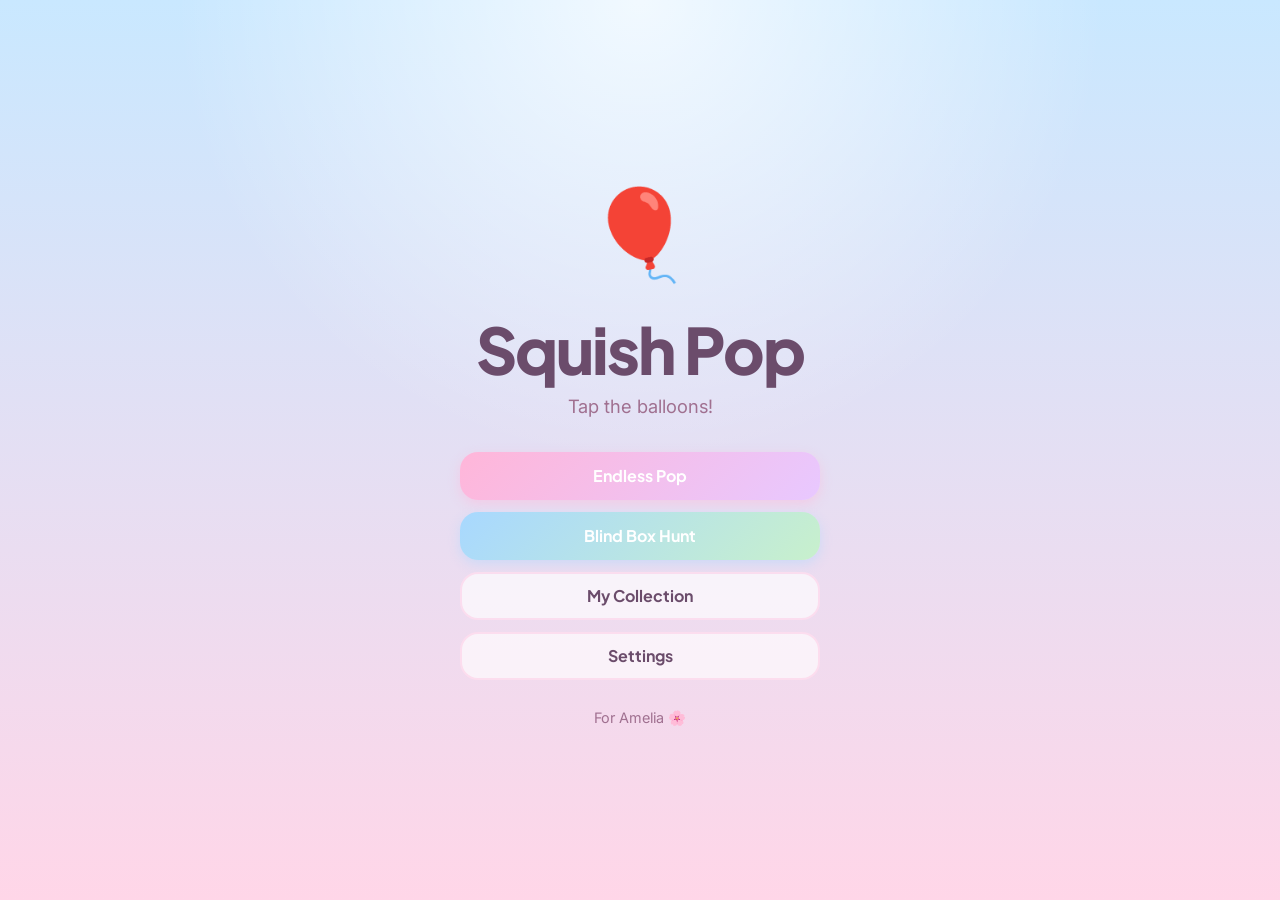
==== index.html @ db982f70 "Rename to Squish Pop, expand collectibles to 21, bump cache v2 Rebrand from Pop Pop Bloom to Squish " ====
<!DOCTYPE html>
<html lang="en">
<head>
  <meta charset="UTF-8">
  <meta name="viewport" content="width=device-width, initial-scale=1.0, user-scalable=no, viewport-fit=cover">
  <title>Squish Pop</title>
  <meta name="theme-color" content="#FFB6D9">
  <meta name="mobile-web-app-capable" content="yes">
  <meta name="apple-mobile-web-app-capable" content="yes">
  <meta name="apple-mobile-web-app-status-bar-style" content="default">
  <link rel="preconnect" href="https://fonts.googleapis.com">
  <link rel="preconnect" href="https://fonts.gstatic.com" crossorigin>
  <link href="https://fonts.googleapis.com/css2?family=Inter:wght@400;500;600;700;800&family=Plus+Jakarta+Sans:wght@600;700;800&display=swap" rel="stylesheet">
  <link rel="manifest" href="manifest.json">
  <link rel="stylesheet" href="style.css">
</head>
<body>

  <!-- Menu Screen -->
  <div id="screen-menu" class="screen active">
    <div class="menu-logo">🎈</div>
    <h1 class="title">Squish Pop</h1>
    <p class="subtitle">Tap the balloons!</p>
    <div class="menu-buttons">
      <button class="btn btn-primary" id="btn-endless">Endless Pop</button>
      <button class="btn btn-secondary" id="btn-hunt">Blind Box Hunt</button>
      <button class="btn btn-ghost" id="btn-album">My Collection</button>
      <button class="btn btn-ghost" id="btn-settings">Settings</button>
    </div>
    <div class="menu-footer">For Amelia 🌸</div>
  </div>

  <!-- Game Screen -->
  <div id="screen-game" class="screen">
    <div class="game-hud">
      <button class="btn-back" id="btn-back-game">←</button>
      <div class="score-display">
        <span id="score">0</span>
        <span class="score-label">pops</span>
      </div>
      <div class="hud-mode" id="hud-mode"></div>
    </div>
    <div class="combo-display" id="combo-display"></div>
    <div id="game-area"></div>
    <div id="mascot">🐾</div>

    <!-- Blind Box Reveal Modal -->
    <div id="collect-reveal" class="modal-overlay hidden">
      <div class="modal-card">
        <div class="modal-sparkles">✨✨✨</div>
        <div id="collect-emoji" class="collect-emoji">🐱</div>
        <div id="collect-name" class="collect-name">Galaxy Kitten</div>
        <div id="collect-rarity" class="collect-rarity">Ultra Rare!</div>
        <button class="btn btn-primary" id="btn-collect-ok">Yay! Add to Album</button>
      </div>
    </div>

    <!-- Round End Modal (Hunt mode) -->
    <div id="round-end" class="modal-overlay hidden">
      <div class="modal-card">
        <div style="font-size:3rem">🎉</div>
        <h2>Round over!</h2>
        <p id="round-score-text"></p>
        <button class="btn btn-primary" id="btn-play-again">Play Again</button>
        <button class="btn btn-ghost" id="btn-to-menu">Menu</button>
      </div>
    </div>
  </div>

  <!-- Album Screen -->
  <div id="screen-album" class="screen screen-scroll">
    <div class="screen-header">
      <button class="btn-back" id="btn-back-album">←</button>
      <h2>My Collection</h2>
    </div>
    <div id="album-progress" class="album-progress"></div>
    <div id="album-grid" class="album-grid"></div>
  </div>

  <!-- Settings Screen -->
  <div id="screen-settings" class="screen screen-scroll">
    <div class="screen-header">
      <button class="btn-back" id="btn-back-settings">←</button>
      <h2>Settings</h2>
    </div>
    <div class="settings-list">
      <label class="setting-row">
        <span>Sound effects</span>
        <input type="checkbox" id="toggle-sound" checked>
      </label>
      <div class="setting-row">
        <span>Difficulty</span>
        <select id="select-difficulty">
          <option value="easy">Easy 🌸</option>
          <option value="normal" selected>Normal ✨</option>
          <option value="hard">Hard 🔥</option>
        </select>
      </div>
    </div>
  </div>

  <script src="js/storage.js"></script>
  <script src="js/audio.js"></script>
  <script src="js/collectibles.js"></script>
  <script src="js/game.js"></script>
  <script src="js/album.js"></script>
  <script src="js/app.js"></script>
</body>
</html>
---- style.css ----
* {
  box-sizing: border-box;
  margin: 0;
  padding: 0;
  -webkit-tap-highlight-color: transparent;
  user-select: none;
  touch-action: manipulation;
}

:root {
  --pink:        #FFB6D9;
  --pink-light:  #FFD6E8;
  --blue:        #A8D8FF;
  --blue-light:  #C9E8FF;
  --purple:      #E8C8FF;
  --green:       #C8F0CC;
  --yellow:      #FFF0B0;
  --text:        #6b4c6b;
  --text-light:  #a07090;
  --radius:      20px;
  --font-body:   'Inter', system-ui, -apple-system, BlinkMacSystemFont, 'Segoe UI', sans-serif;
  --font-display:'Plus Jakarta Sans', 'Inter', system-ui, -apple-system, BlinkMacSystemFont, 'Segoe UI', sans-serif;
  --content-max:  640px;
  --hud-height:   64px;
}

html {
  -webkit-text-size-adjust: 100%;
}

html, body {
  height: 100%;
  overflow: hidden;
  font-family: var(--font-body);
  background:
    radial-gradient(circle at top, rgba(255,255,255,.75) 0%, rgba(255,255,255,0) 42%),
    linear-gradient(180deg, var(--blue-light) 0%, var(--pink-light) 100%);
  color: var(--text);
}

body {
  line-height: 1.4;
}

h1, h2, .btn, .score-display, .screen-header h2, .modal-card {
  font-family: var(--font-display);
}

/* ── Screens ────────────────────────────────────────────────── */
.screen {
  position: fixed;
  inset: 0;
  display: flex;
  flex-direction: column;
  align-items: center;
  justify-content: center;
  opacity: 0;
  pointer-events: none;
  transition: opacity 0.2s ease;
  padding: clamp(16px, 3vw, 28px);
}
.screen.active {
  opacity: 1;
  pointer-events: all;
}
.screen-scroll {
  justify-content: flex-start;
  overflow-y: auto;
  padding: 0;
}

/* ── Menu ───────────────────────────────────────────────────── */
.menu-logo   { font-size: clamp(68px, 14vw, 88px); margin-bottom: 10px; }
.title       { font-size: clamp(2.3rem, 6vw, 4rem); font-weight: 800; letter-spacing: -0.03em; }
.subtitle    { font-size: clamp(1rem, 2.5vw, 1.15rem); color: var(--text-light); margin-bottom: 32px; }
.menu-buttons {
  display: flex;
  flex-direction: column;
  gap: 12px;
  width: 100%;
  max-width: 340px;
}
.menu-footer { margin-top: 28px; color: var(--text-light); font-size: 0.9rem; }

/* ── Buttons ────────────────────────────────────────────────── */
.btn {
  min-height: 48px;
  padding: 14px 28px;
  border: none;
  border-radius: 18px;
  font-size: 1rem;
  font-weight: 700;
  cursor: pointer;
  transition: transform 0.12s ease, box-shadow 0.12s ease, filter 0.12s ease;
  line-height: 1;
}
.btn:active { transform: scale(0.95); }
.btn:focus-visible,
.btn-back:focus-visible,
.setting-row select:focus-visible {
  outline: 3px solid rgba(255,182,217,.85);
  outline-offset: 2px;
}

.btn-primary {
  background: linear-gradient(135deg, var(--pink), var(--purple));
  color: #fff;
  box-shadow: 0 4px 12px rgba(255,182,217,.45);
}
.btn-secondary {
  background: linear-gradient(135deg, var(--blue), var(--green));
  color: #fff;
  box-shadow: 0 4px 12px rgba(168,216,255,.45);
}
.btn-ghost {
  background: rgba(255,255,255,.65);
  color: var(--text);
  border: 2px solid rgba(255,182,217,.35);
}
.btn-back {
  background: rgba(255,255,255,.75);
  border: none;
  border-radius: 50%;
  width: 44px;
  height: 44px;
  font-size: 1.2rem;
  cursor: pointer;
  flex-shrink: 0;
  display: flex;
  align-items: center;
  justify-content: center;
}

/* ── Game HUD ───────────────────────────────────────────────── */
.game-hud {
  position: fixed;
  top: 0; left: 0; right: 0;
  display: flex;
  align-items: center;
  gap: 10px;
  padding: 12px 14px;
  padding-top: calc(12px + env(safe-area-inset-top));
  min-height: var(--hud-height);
  background: rgba(255,255,255,.78);
  backdrop-filter: blur(12px);
  border-bottom: 1px solid rgba(255,255,255,.5);
  z-index: 20;
}
.score-display {
  display: flex;
  align-items: baseline;
  gap: 5px;
  flex: 1;
  justify-content: center;
}
#score       { font-size: clamp(1.75rem, 5vw, 2.2rem); font-weight: 800; }
.score-label { font-size: 0.85rem; color: var(--text-light); }
.hud-mode    { font-size: 0.78rem; color: var(--text-light); font-weight: 600; white-space: nowrap; }

.combo-display {
  position: fixed;
  top: calc(var(--hud-height) + 6px + env(safe-area-inset-top));
  left: 50%;
  transform: translateX(-50%);
  background: rgba(255,255,255,.88);
  padding: 5px 16px;
  border-radius: 20px;
  font-size: 1.2rem;
  font-weight: 800;
  white-space: nowrap;
  z-index: 20;
  opacity: 0;
  transition: opacity 0.2s;
  pointer-events: none;
}
.combo-display.active { opacity: 1; }

/* ── Game Area ──────────────────────────────────────────────── */
#game-area {
  position: fixed;
  inset: 0;
  top: calc(var(--hud-height) + env(safe-area-inset-top));
  overflow: hidden;
}

/* ── Balloons ───────────────────────────────────────────────── */
.balloon {
  position: absolute;
  bottom: -120px;
  border-radius: 50% 50% 50% 50% / 60% 60% 40% 40%;
  cursor: pointer;
  animation: floatUp linear forwards;
  display: flex;
  align-items: center;
  justify-content: center;
  box-shadow:
    inset -8px -5px 0 rgba(0,0,0,.08),
    0 4px 14px rgba(0,0,0,.1);
}
.balloon:active { transform: scale(0.88) !important; }

.balloon.blind-box {
  animation-name: floatUpGlitter;
  box-shadow:
    0 0 18px rgba(255,182,217,.7),
    inset -8px -5px 0 rgba(0,0,0,.06);
}

.balloon-icon   { font-size: 1.8rem; pointer-events: none; }
.balloon-string {
  position: absolute;
  bottom: -18px;
  left: 50%;
  transform: translateX(-50%);
  width: 2px;
  height: 18px;
  background: rgba(0,0,0,.2);
  border-radius: 1px;
}

@keyframes floatUp {
  0%  { bottom: -120px; transform: translateX(0)    rotate(0deg);  }
  25% {                  transform: translateX(12px)  rotate(4deg);  }
  75% {                  transform: translateX(-12px) rotate(-4deg); }
  100%{ bottom: 110%;   transform: translateX(0)    rotate(0deg);  }
}
@keyframes floatUpGlitter {
  0%  { bottom: -120px; filter: brightness(1);   }
  50% {                  filter: brightness(1.25); }
  100%{ bottom: 110%;   filter: brightness(1);   }
}

/* ── Particles ──────────────────────────────────────────────── */
.particle {
  position: fixed;
  width: 10px;
  height: 10px;
  border-radius: 50%;
  pointer-events: none;
  animation: burst 0.6s ease-out forwards;
  z-index: 100;
  transform: translate(-50%, -50%);
}
@keyframes burst {
  0%   { transform: translate(-50%,-50%) translate(0,0);                      opacity: 1; }
  100% { transform: translate(-50%,-50%) translate(var(--dx), var(--dy));     opacity: 0; }
}

/* ── Mascot ─────────────────────────────────────────────────── */
#mascot {
  position: fixed;
  bottom: calc(18px + env(safe-area-inset-bottom));
  right: calc(18px + env(safe-area-inset-right));
  font-size: clamp(2.2rem, 6vw, 2.8rem);
  z-index: 15;
  transition: transform 0.3s;
  pointer-events: none;
}
#mascot.excited { animation: mascotDance 0.35s ease-in-out infinite alternate; }
@keyframes mascotDance {
  from { transform: scale(1)   rotate(-10deg); }
  to   { transform: scale(1.2) rotate( 10deg); }
}

/* ── Modals ─────────────────────────────────────────────────── */
.modal-overlay {
  position: fixed;
  inset: 0;
  background: rgba(80,40,80,.45);
  backdrop-filter: blur(4px);
  display: flex;
  align-items: center;
  justify-content: center;
  z-index: 200;
}
.modal-overlay.hidden { display: none; }

.modal-card {
  background: #fff;
  border-radius: 28px;
  padding: clamp(24px, 5vw, 36px);
  text-align: center;
  display: flex;
  flex-direction: column;
  align-items: center;
  gap: 10px;
  animation: popIn 0.38s cubic-bezier(.34,1.56,.64,1);
  max-width: min(360px, calc(100vw - 32px));
  width: 90%;
}
@keyframes popIn {
  from { transform: scale(0.5); opacity: 0; }
  to   { transform: scale(1);   opacity: 1; }
}

.modal-sparkles  { font-size: 1.4rem; letter-spacing: 4px; }
.collect-emoji   { font-size: 4rem; }
.collect-name    { font-size: 1.4rem; font-weight: 800; }
.collect-rarity  { font-size: 0.95rem; color: var(--text-light); margin-bottom: 6px; }
.rarity-ultra    { color: #b040b0; font-weight: 700; }

.modal-card h2   { font-size: 1.6rem; font-weight: 800; }
.modal-card p    { color: var(--text-light); font-size: 1rem; }

/* ── Screen headers ─────────────────────────────────────────── */
.screen-header {
  display: flex;
  align-items: center;
  gap: 14px;
  padding: 12px 16px;
  width: 100%;
  max-width: var(--content-max);
}
.screen-header h2 { font-size: clamp(1.3rem, 4vw, 1.5rem); font-weight: 800; }

/* ── Album ──────────────────────────────────────────────────── */
.album-progress {
  font-size: 0.85rem;
  color: var(--text-light);
  font-weight: 600;
  padding: 0 16px 8px;
  width: 100%;
  max-width: var(--content-max);
}
.album-grid {
  display: grid;
  grid-template-columns: repeat(3, 1fr);
  gap: 10px;
  padding: 0 16px 24px;
  width: 100%;
  max-width: var(--content-max);
}
.album-card {
  background: #fff;
  border-radius: 16px;
  padding: 14px 6px 10px;
  text-align: center;
  box-shadow: 0 2px 8px rgba(0,0,0,.07);
  transition: transform 0.15s;
}
.album-card:active { transform: scale(0.96); }
.album-card.locked { opacity: 0.38; filter: grayscale(1); }
.card-emoji  { font-size: 2rem; margin-bottom: 6px; }
.card-name   { font-size: 0.68rem; font-weight: 700; color: var(--text); }
.card-rarity { font-size: 0.58rem; color: var(--text-light); text-transform: uppercase; letter-spacing: .4px; }
.card-count  {
  font-size: 0.62rem;
  background: var(--pink-light);
  border-radius: 8px;
  padding: 2px 6px;
  margin-top: 4px;
  display: inline-block;
}

/* ── Settings ───────────────────────────────────────────────── */
.settings-list {
  display: flex;
  flex-direction: column;
  gap: 12px;
  width: 100%;
  max-width: 420px;
  padding: 0 16px 24px;
}
.setting-row {
  display: flex;
  justify-content: space-between;
  align-items: center;
  background: #fff;
  padding: 14px 18px;
  border-radius: 16px;
  font-size: 1rem;
  font-weight: 600;
  color: var(--text);
  cursor: pointer;
  box-shadow: 0 2px 8px rgba(0,0,0,.06);
}
.setting-row input[type="checkbox"] {
  width: 20px;
  height: 20px;
  accent-color: var(--pink);
}
.setting-row select {
  background: var(--pink-light);
  border: none;
  border-radius: 10px;
  padding: 6px 10px;
  font-size: 0.9rem;
  color: var(--text);
  font-weight: 600;
  cursor: pointer;
}

@media (min-width: 768px) {
  :root {
    --hud-height: 68px;
  }

  .menu-buttons {
    max-width: 360px;
  }

  .album-grid {
    grid-template-columns: repeat(4, minmax(0, 1fr));
  }

  .screen-header,
  .album-progress,
  .album-grid,
  .settings-list {
    width: min(100%, 720px);
  }
}

@media (max-width: 767px) {
  .screen {
    justify-content: flex-start;
  }

  .screen-scroll {
    align-items: stretch;
  }

  .game-hud {
    gap: 8px;
    padding-inline: 12px;
  }

  .hud-mode {
    font-size: 0.72rem;
  }

  .combo-display {
    max-width: calc(100vw - 24px);
    font-size: 1rem;
  }
}

@media (max-width: 540px) {
  .screen {
    padding: 14px;
  }

  .menu-buttons,
  .settings-list,
  .screen-header,
  .album-progress,
  .album-grid {
    width: 100%;
  }

  .menu-buttons {
    max-width: none;
  }

  .btn {
    width: 100%;
    padding-inline: 22px;
  }

  .game-hud {
    padding-bottom: 10px;
    padding-top: calc(10px + env(safe-area-inset-top));
    min-height: 60px;
  }

  :root {
    --hud-height: 60px;
  }

  .hud-mode {
    display: none;
  }

  .album-grid {
    grid-template-columns: repeat(2, minmax(0, 1fr));
  }

  .card-emoji {
    font-size: 1.8rem;
  }
}
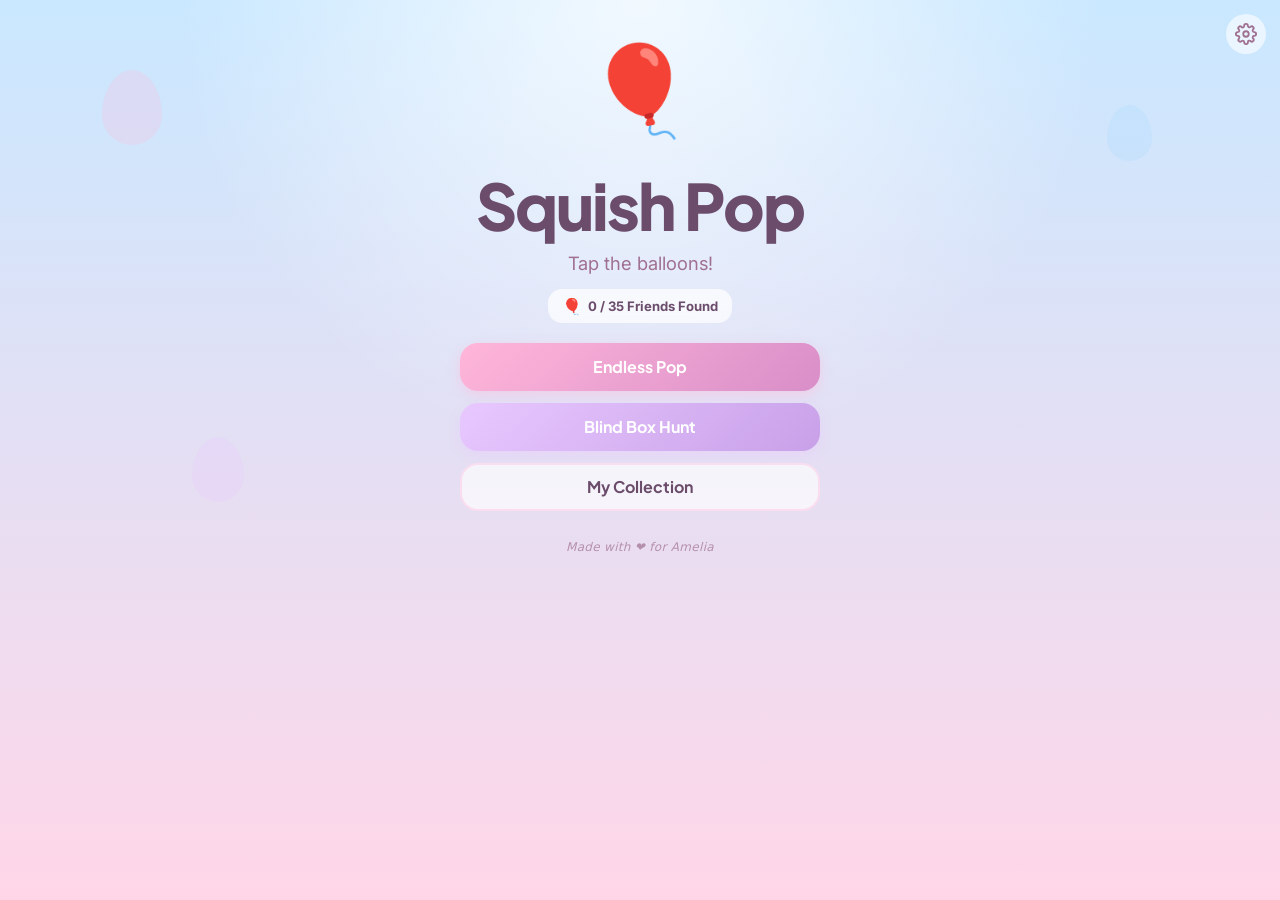
==== commit a5d22f54: "UX overhaul: rarity glows, menu stats, settings cog, progress bar Menu: - Move Settings to a small c" ====
--- a/index.html
+++ b/index.html
@@ -18,16 +18,24 @@
 
   <!-- Menu Screen -->
   <div id="screen-menu" class="screen active">
+    <div class="menu-deco" aria-hidden="true">
+      <div class="menu-balloon menu-balloon-1"></div>
+      <div class="menu-balloon menu-balloon-2"></div>
+      <div class="menu-balloon menu-balloon-3"></div>
+    </div>
+    <button class="btn-settings-cog" id="btn-settings" aria-label="Settings">
+      <svg viewBox="0 0 24 24" width="22" height="22" fill="none" stroke="currentColor" stroke-width="2" stroke-linecap="round" stroke-linejoin="round"><circle cx="12" cy="12" r="3"/><path d="M19.4 15a1.65 1.65 0 00.33 1.82l.06.06a2 2 0 01-2.83 2.83l-.06-.06a1.65 1.65 0 00-1.82-.33 1.65 1.65 0 00-1 1.51V21a2 2 0 01-4 0v-.09A1.65 1.65 0 009 19.4a1.65 1.65 0 00-1.82.33l-.06.06a2 2 0 01-2.83-2.83l.06-.06A1.65 1.65 0 004.68 15a1.65 1.65 0 00-1.51-1H3a2 2 0 010-4h.09A1.65 1.65 0 004.6 9a1.65 1.65 0 00-.33-1.82l-.06-.06a2 2 0 012.83-2.83l.06.06A1.65 1.65 0 009 4.68a1.65 1.65 0 001-1.51V3a2 2 0 014 0v.09a1.65 1.65 0 001 1.51 1.65 1.65 0 001.82-.33l.06-.06a2 2 0 012.83 2.83l-.06.06A1.65 1.65 0 0019.4 9a1.65 1.65 0 001.51 1H21a2 2 0 010 4h-.09a1.65 1.65 0 00-1.51 1z"/></svg>
+    </button>
     <div class="menu-logo">🎈</div>
     <h1 class="title">Squish Pop</h1>
     <p class="subtitle">Tap the balloons!</p>
+    <div id="menu-stats" class="menu-stats"></div>
     <div class="menu-buttons">
       <button class="btn btn-primary" id="btn-endless">Endless Pop</button>
       <button class="btn btn-secondary" id="btn-hunt">Blind Box Hunt</button>
       <button class="btn btn-ghost" id="btn-album">My Collection</button>
-      <button class="btn btn-ghost" id="btn-settings">Settings</button>
     </div>
-    <div class="menu-footer">For Amelia 🌸</div>
+    <div class="menu-footer">Made with ❤️ for Amelia</div>
   </div>
 
   <!-- Game Screen -->
@@ -48,6 +56,7 @@
     <div id="collect-reveal" class="modal-overlay hidden">
       <div class="modal-card">
         <div class="modal-sparkles">✨✨✨</div>
+        <div id="collect-new" class="collect-new-badge" style="display:none">NEW!</div>
         <div id="collect-emoji" class="collect-emoji">🐱</div>
         <div id="collect-name" class="collect-name">Galaxy Kitten</div>
         <div id="collect-rarity" class="collect-rarity">Ultra Rare!</div>
--- a/style.css
+++ b/style.css
@@ -15,6 +15,7 @@
   --purple:      #E8C8FF;
   --green:       #C8F0CC;
   --yellow:      #FFF0B0;
+  --gold:        #FFD700;
   --text:        #6b4c6b;
   --text-light:  #a07090;
   --radius:      20px;
@@ -70,9 +71,14 @@
 }
 
 /* ── Menu ───────────────────────────────────────────────────── */
+#screen-menu {
+  position: relative;
+  overflow: hidden;
+}
+
 .menu-logo   { font-size: clamp(68px, 14vw, 88px); margin-bottom: 10px; }
 .title       { font-size: clamp(2.3rem, 6vw, 4rem); font-weight: 800; letter-spacing: -0.03em; }
-.subtitle    { font-size: clamp(1rem, 2.5vw, 1.15rem); color: var(--text-light); margin-bottom: 32px; }
+.subtitle    { font-size: clamp(1rem, 2.5vw, 1.15rem); color: var(--text-light); margin-bottom: 12px; }
 .menu-buttons {
   display: flex;
   flex-direction: column;
@@ -80,7 +86,106 @@
   width: 100%;
   max-width: 340px;
 }
-.menu-footer { margin-top: 28px; color: var(--text-light); font-size: 0.9rem; }
+.menu-footer {
+  margin-top: 28px;
+  color: var(--text-light);
+  font-size: 0.75rem;
+  font-style: italic;
+  letter-spacing: 0.3px;
+  opacity: 0.7;
+}
+
+/* Menu stats */
+.menu-stats {
+  display: flex;
+  align-items: center;
+  justify-content: center;
+  gap: 16px;
+  margin-bottom: 20px;
+  flex-wrap: wrap;
+}
+.menu-stat {
+  display: flex;
+  align-items: center;
+  gap: 6px;
+  background: rgba(255,255,255,.7);
+  padding: 6px 14px;
+  border-radius: 14px;
+  font-size: 0.82rem;
+  font-weight: 700;
+  color: var(--text);
+  backdrop-filter: blur(4px);
+}
+.menu-stat-icon {
+  font-size: 1rem;
+}
+
+/* Menu floating balloons */
+.menu-deco {
+  position: absolute;
+  inset: 0;
+  pointer-events: none;
+  z-index: 0;
+  overflow: hidden;
+}
+.menu-balloon {
+  position: absolute;
+  border-radius: 50% 50% 50% 50% / 60% 60% 40% 40%;
+  opacity: 0.25;
+  animation: menuFloat 8s ease-in-out infinite alternate;
+}
+.menu-balloon-1 {
+  width: 60px; height: 75px;
+  background: var(--pink);
+  top: 12%; left: 8%;
+  animation-delay: 0s;
+}
+.menu-balloon-2 {
+  width: 45px; height: 56px;
+  background: var(--blue);
+  top: 18%; right: 10%;
+  animation-delay: -3s;
+  animation-duration: 10s;
+}
+.menu-balloon-3 {
+  width: 52px; height: 65px;
+  background: var(--purple);
+  bottom: 14%; left: 15%;
+  animation-delay: -5s;
+  animation-duration: 9s;
+}
+@keyframes menuFloat {
+  0%   { transform: translateY(0) rotate(-5deg); }
+  100% { transform: translateY(-20px) rotate(5deg); }
+}
+
+/* Settings cog */
+.btn-settings-cog {
+  position: absolute;
+  top: calc(14px + env(safe-area-inset-top));
+  right: 14px;
+  background: rgba(255,255,255,.6);
+  border: none;
+  border-radius: 50%;
+  width: 40px;
+  height: 40px;
+  display: flex;
+  align-items: center;
+  justify-content: center;
+  cursor: pointer;
+  color: var(--text-light);
+  transition: transform 0.2s, background 0.2s;
+  z-index: 10;
+  backdrop-filter: blur(4px);
+}
+.btn-settings-cog:active {
+  transform: scale(0.9) rotate(30deg);
+  background: rgba(255,255,255,.85);
+}
+.btn-settings-cog:focus-visible {
+  outline: 3px solid rgba(255,182,217,.85);
+  outline-offset: 2px;
+}
 
 /* ── Buttons ────────────────────────────────────────────────── */
 .btn {
@@ -94,7 +199,7 @@
   transition: transform 0.12s ease, box-shadow 0.12s ease, filter 0.12s ease;
   line-height: 1;
 }
-.btn:active { transform: scale(0.95); }
+.btn:active { transform: scale(0.93); }
 .btn:focus-visible,
 .btn-back:focus-visible,
 .setting-row select:focus-visible {
@@ -103,14 +208,14 @@
 }
 
 .btn-primary {
-  background: linear-gradient(135deg, var(--pink), var(--purple));
+  background: linear-gradient(135deg, var(--pink), #d98ec8);
   color: #fff;
   box-shadow: 0 4px 12px rgba(255,182,217,.45);
 }
 .btn-secondary {
-  background: linear-gradient(135deg, var(--blue), var(--green));
+  background: linear-gradient(135deg, var(--purple), #c8a0e8);
   color: #fff;
-  box-shadow: 0 4px 12px rgba(168,216,255,.45);
+  box-shadow: 0 4px 12px rgba(232,200,255,.45);
 }
 .btn-ghost {
   background: rgba(255,255,255,.65);
@@ -219,15 +324,19 @@
 }
 
 @keyframes floatUp {
-  0%  { bottom: -120px; transform: translateX(0)    rotate(0deg);  }
-  25% {                  transform: translateX(12px)  rotate(4deg);  }
-  75% {                  transform: translateX(-12px) rotate(-4deg); }
-  100%{ bottom: 110%;   transform: translateX(0)    rotate(0deg);  }
+  0%   { bottom: -120px; transform: translateX(0)                 rotate(0deg);  }
+  20%  {                  transform: translateX(var(--wobble, 12px))  rotate(5deg);  }
+  40%  {                  transform: translateX(calc(var(--wobble, 12px) * -0.6))  rotate(-3deg); }
+  60%  {                  transform: translateX(var(--wobble, 12px))  rotate(4deg);  }
+  80%  {                  transform: translateX(calc(var(--wobble, 12px) * -0.8)) rotate(-5deg); }
+  100% { bottom: 110%;   transform: translateX(0)                 rotate(0deg);  }
 }
 @keyframes floatUpGlitter {
-  0%  { bottom: -120px; filter: brightness(1);   }
-  50% {                  filter: brightness(1.25); }
-  100%{ bottom: 110%;   filter: brightness(1);   }
+  0%   { bottom: -120px; filter: brightness(1)   drop-shadow(0 0 6px rgba(255,182,217,.5)); }
+  25%  {                  filter: brightness(1.2) drop-shadow(0 0 12px rgba(200,240,204,.6)); }
+  50%  {                  filter: brightness(1.35) drop-shadow(0 0 16px rgba(232,200,255,.7)); }
+  75%  {                  filter: brightness(1.15) drop-shadow(0 0 10px rgba(255,240,176,.6)); }
+  100% { bottom: 110%;   filter: brightness(1)   drop-shadow(0 0 6px rgba(255,182,217,.5)); }
 }
 
 /* ── Particles ──────────────────────────────────────────────── */
@@ -241,9 +350,95 @@
   z-index: 100;
   transform: translate(-50%, -50%);
 }
+.particle-star {
+  border-radius: 2px;
+  clip-path: polygon(50% 0%, 61% 35%, 98% 35%, 68% 57%, 79% 91%, 50% 70%, 21% 91%, 32% 57%, 2% 35%, 39% 35%);
+}
+.particle-heart {
+  border-radius: 0;
+  clip-path: polygon(50% 85%, 15% 55%, 0% 35%, 0% 18%, 10% 5%, 25% 0%, 40% 5%, 50% 18%, 60% 5%, 75% 0%, 90% 5%, 100% 18%, 100% 35%, 85% 55%);
+}
 @keyframes burst {
-  0%   { transform: translate(-50%,-50%) translate(0,0);                      opacity: 1; }
-  100% { transform: translate(-50%,-50%) translate(var(--dx), var(--dy));     opacity: 0; }
+  0%   { transform: translate(-50%,-50%) translate(0,0) scale(1) rotate(0deg);  opacity: 1; }
+  50%  { opacity: 0.8; }
+  100% { transform: translate(-50%,-50%) translate(var(--dx), var(--dy)) scale(0.3) rotate(180deg); opacity: 0; }
+}
+
+/* ── Screen Shake ──────────────────────────────────────────── */
+#game-area.shake {
+  animation: shakeIt 0.2s ease-out;
+}
+@keyframes shakeIt {
+  0%   { transform: translate(0, 0); }
+  25%  { transform: translate(-3px, 2px); }
+  50%  { transform: translate(3px, -2px); }
+  75%  { transform: translate(-2px, 1px); }
+  100% { transform: translate(0, 0); }
+}
+
+/* ── Score Bump ────────────────────────────────────────────── */
+#score.score-bump {
+  animation: scorePop 0.25s ease-out;
+}
+@keyframes scorePop {
+  0%   { transform: scale(1); }
+  40%  { transform: scale(1.3); }
+  100% { transform: scale(1); }
+}
+
+/* ── Milestone Toast ───────────────────────────────────────── */
+.milestone-toast {
+  position: fixed;
+  top: 50%;
+  left: 50%;
+  transform: translate(-50%, -50%) scale(0.5);
+  background: linear-gradient(135deg, rgba(255,255,255,.95), rgba(255,214,232,.9));
+  border: 3px solid rgba(255,182,217,.6);
+  border-radius: 24px;
+  padding: 16px 32px;
+  display: flex;
+  flex-direction: column;
+  align-items: center;
+  gap: 4px;
+  z-index: 300;
+  pointer-events: none;
+  animation: milestoneIn 2s ease-out forwards;
+  box-shadow: 0 8px 32px rgba(255,182,217,.4);
+}
+.milestone-count {
+  font-family: var(--font-display);
+  font-size: 1.6rem;
+  font-weight: 800;
+  color: var(--text);
+}
+.milestone-text {
+  font-size: 1.2rem;
+  font-weight: 700;
+  color: var(--text-light);
+}
+@keyframes milestoneIn {
+  0%   { transform: translate(-50%, -50%) scale(0.5); opacity: 0; }
+  15%  { transform: translate(-50%, -50%) scale(1.15); opacity: 1; }
+  25%  { transform: translate(-50%, -50%) scale(1); opacity: 1; }
+  75%  { transform: translate(-50%, -50%) scale(1); opacity: 1; }
+  100% { transform: translate(-50%, -60%) scale(0.9); opacity: 0; }
+}
+
+/* ── NEW! Badge ────────────────────────────────────────────── */
+.collect-new-badge {
+  background: linear-gradient(135deg, #FF69B4, #FFD700);
+  color: #fff;
+  font-family: var(--font-display);
+  font-size: 0.85rem;
+  font-weight: 800;
+  padding: 4px 14px;
+  border-radius: 12px;
+  letter-spacing: 1px;
+  animation: newBadgePulse 0.6s ease-in-out infinite alternate;
+}
+@keyframes newBadgePulse {
+  from { transform: scale(1); box-shadow: 0 2px 8px rgba(255,105,180,.3); }
+  to   { transform: scale(1.1); box-shadow: 0 4px 16px rgba(255,105,180,.5); }
 }
 
 /* ── Mascot ─────────────────────────────────────────────────── */
@@ -315,41 +510,109 @@
 
 /* ── Album ──────────────────────────────────────────────────── */
 .album-progress {
-  font-size: 0.85rem;
+  padding: 0 16px 12px;
+  width: 100%;
+  max-width: var(--content-max);
+}
+.album-progress-text {
+  font-family: var(--font-display);
+  font-size: 0.9rem;
+  font-weight: 700;
+  color: var(--text);
+  margin-bottom: 6px;
+}
+.album-progress-bar {
+  width: 100%;
+  height: 12px;
+  background: rgba(255,255,255,.6);
+  border-radius: 8px;
+  overflow: hidden;
+  box-shadow: inset 0 1px 3px rgba(0,0,0,.08);
+}
+.album-progress-fill {
+  height: 100%;
+  border-radius: 8px;
+  background: linear-gradient(90deg, var(--pink), var(--purple));
+  transition: width 0.4s ease-out;
+  min-width: 0;
+}
+.album-progress-pct {
+  font-size: 0.72rem;
   color: var(--text-light);
   font-weight: 600;
-  padding: 0 16px 8px;
-  width: 100%;
-  max-width: var(--content-max);
-}
+  margin-top: 4px;
+  text-align: right;
+}
+
 .album-grid {
   display: grid;
   grid-template-columns: repeat(3, 1fr);
-  gap: 10px;
+  gap: 8px;
   padding: 0 16px 24px;
   width: 100%;
   max-width: var(--content-max);
 }
 .album-card {
   background: #fff;
-  border-radius: 16px;
-  padding: 14px 6px 10px;
+  border-radius: 14px;
+  padding: 10px 5px 8px;
   text-align: center;
   box-shadow: 0 2px 8px rgba(0,0,0,.07);
   transition: transform 0.15s;
+  border: 2px solid transparent;
 }
 .album-card:active { transform: scale(0.96); }
-.album-card.locked { opacity: 0.38; filter: grayscale(1); }
-.card-emoji  { font-size: 2rem; margin-bottom: 6px; }
-.card-name   { font-size: 0.68rem; font-weight: 700; color: var(--text); }
-.card-rarity { font-size: 0.58rem; color: var(--text-light); text-transform: uppercase; letter-spacing: .4px; }
+
+/* Rarity card styles */
+.album-card.rarity-common {
+  border-color: rgba(200,200,200,.3);
+}
+.album-card.rarity-rare {
+  border-color: rgba(168,216,255,.6);
+  box-shadow: 0 2px 12px rgba(168,216,255,.3);
+}
+.album-card.rarity-ultra {
+  border-color: rgba(200,140,230,.5);
+  box-shadow: 0 2px 16px rgba(200,140,230,.35);
+  background: linear-gradient(135deg, #fff, #fdf0ff);
+}
+
+/* Locked cards */
+.album-card.locked {
+  opacity: 0.55;
+  filter: none;
+  border-color: transparent;
+  box-shadow: 0 1px 4px rgba(0,0,0,.05);
+}
+.album-card.locked .card-emoji {
+  filter: grayscale(1);
+}
+
+.card-emoji  { font-size: 1.7rem; margin-bottom: 4px; }
+.card-name   { font-size: 0.65rem; font-weight: 700; color: var(--text); }
+.card-rarity {
+  font-size: 0.55rem;
+  color: var(--text-light);
+  text-transform: uppercase;
+  letter-spacing: .4px;
+  margin-top: 1px;
+}
+.card-rarity-rare { color: var(--blue); }
+.card-rarity-ultra { color: #b060d0; font-weight: 700; }
 .card-count  {
-  font-size: 0.62rem;
+  font-size: 0.6rem;
   background: var(--pink-light);
   border-radius: 8px;
   padding: 2px 6px;
-  margin-top: 4px;
+  margin-top: 3px;
   display: inline-block;
+}
+
+/* Locked card rarity hints */
+.card-rarity-hint {
+  font-size: 0.55rem;
+  margin-top: 2px;
+  letter-spacing: 1px;
 }
 
 /* ── Settings ───────────────────────────────────────────────── */
@@ -472,10 +735,23 @@
   }
 
   .album-grid {
-    grid-template-columns: repeat(2, minmax(0, 1fr));
+    grid-template-columns: repeat(3, minmax(0, 1fr));
+    gap: 6px;
   }
 
   .card-emoji {
-    font-size: 1.8rem;
-  }
-}
+    font-size: 1.5rem;
+  }
+}
+
+@media (prefers-reduced-motion: reduce) {
+  #game-area.shake { animation: none; }
+  #score.score-bump { animation: none; }
+  .balloon { animation-duration: 0.01ms !important; }
+  .particle { animation-duration: 0.01ms !important; }
+  .milestone-toast { animation-duration: 0.01ms !important; }
+  .collect-new-badge { animation: none; }
+  #mascot.excited { animation: none; }
+  .modal-card { animation: none; }
+  .menu-balloon { animation: none; }
+}
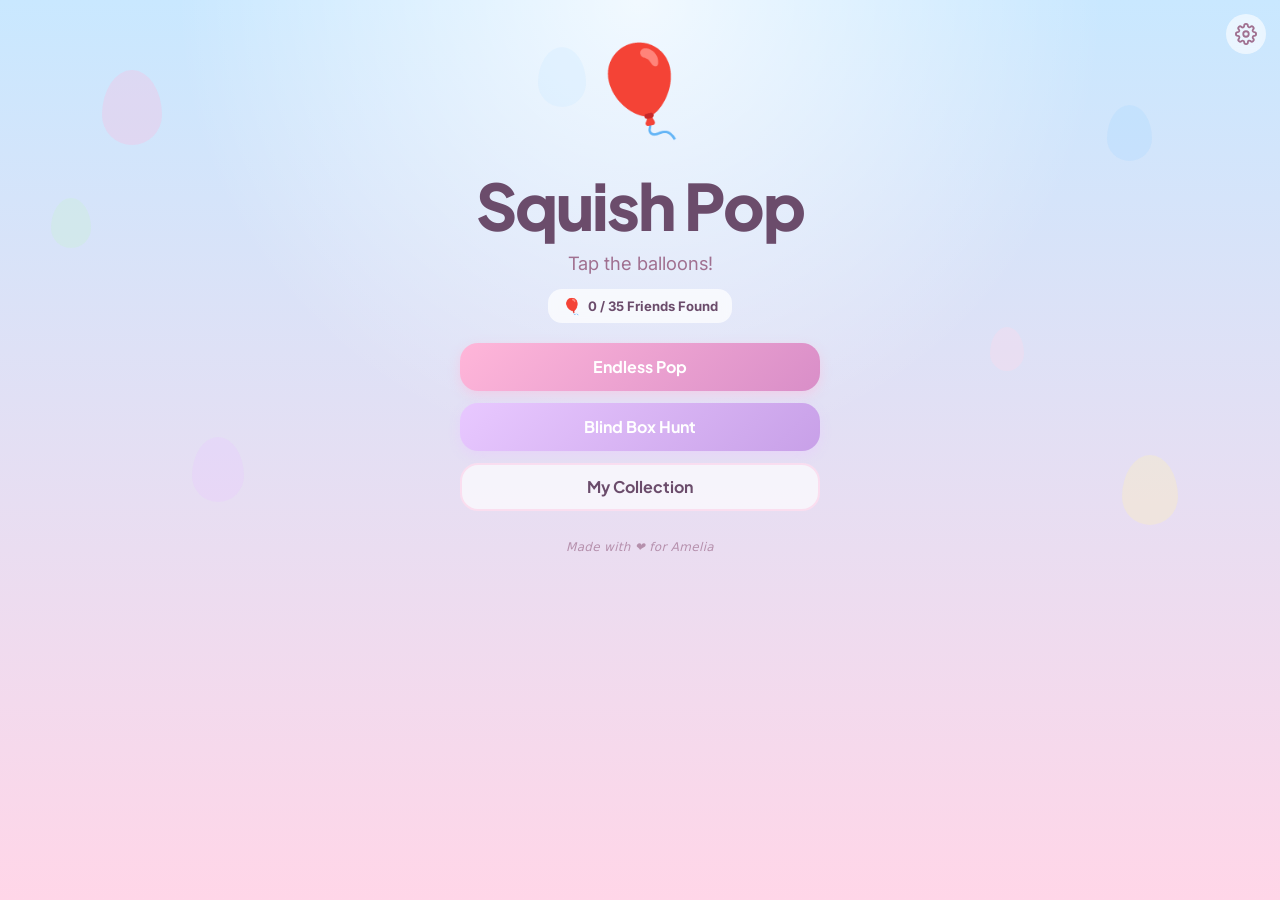
==== commit ea1ee6d9: "Tune blind box flow and menu motion Co-authored-by: Copilot <223556219+Copilot@users.noreply.github." ====
--- a/index.html
+++ b/index.html
@@ -22,6 +22,10 @@
       <div class="menu-balloon menu-balloon-1"></div>
       <div class="menu-balloon menu-balloon-2"></div>
       <div class="menu-balloon menu-balloon-3"></div>
+      <div class="menu-balloon menu-balloon-4"></div>
+      <div class="menu-balloon menu-balloon-5"></div>
+      <div class="menu-balloon menu-balloon-6"></div>
+      <div class="menu-balloon menu-balloon-7"></div>
     </div>
     <button class="btn-settings-cog" id="btn-settings" aria-label="Settings">
       <svg viewBox="0 0 24 24" width="22" height="22" fill="none" stroke="currentColor" stroke-width="2" stroke-linecap="round" stroke-linejoin="round"><circle cx="12" cy="12" r="3"/><path d="M19.4 15a1.65 1.65 0 00.33 1.82l.06.06a2 2 0 01-2.83 2.83l-.06-.06a1.65 1.65 0 00-1.82-.33 1.65 1.65 0 00-1 1.51V21a2 2 0 01-4 0v-.09A1.65 1.65 0 009 19.4a1.65 1.65 0 00-1.82.33l-.06.06a2 2 0 01-2.83-2.83l.06-.06A1.65 1.65 0 004.68 15a1.65 1.65 0 00-1.51-1H3a2 2 0 010-4h.09A1.65 1.65 0 004.6 9a1.65 1.65 0 00-.33-1.82l-.06-.06a2 2 0 012.83-2.83l.06.06A1.65 1.65 0 009 4.68a1.65 1.65 0 001-1.51V3a2 2 0 014 0v.09a1.65 1.65 0 001 1.51 1.65 1.65 0 001.82-.33l.06-.06a2 2 0 012.83 2.83l-.06.06A1.65 1.65 0 0019.4 9a1.65 1.65 0 001.51 1H21a2 2 0 010 4h-.09a1.65 1.65 0 00-1.51 1z"/></svg>
@@ -60,7 +64,7 @@
         <div id="collect-emoji" class="collect-emoji">🐱</div>
         <div id="collect-name" class="collect-name">Galaxy Kitten</div>
         <div id="collect-rarity" class="collect-rarity">Ultra Rare!</div>
-        <button class="btn btn-primary" id="btn-collect-ok">Yay! Add to Album</button>
+        <div class="collect-auto-close">Added to album ✨</div>
       </div>
     </div>
 
--- a/style.css
+++ b/style.css
@@ -15,7 +15,6 @@
   --purple:      #E8C8FF;
   --green:       #C8F0CC;
   --yellow:      #FFF0B0;
-  --gold:        #FFD700;
   --text:        #6b4c6b;
   --text-light:  #a07090;
   --radius:      20px;
@@ -131,8 +130,8 @@
 .menu-balloon {
   position: absolute;
   border-radius: 50% 50% 50% 50% / 60% 60% 40% 40%;
-  opacity: 0.25;
-  animation: menuFloat 8s ease-in-out infinite alternate;
+  opacity: 0.3;
+  animation: menuFloat 5.6s ease-in-out infinite alternate;
 }
 .menu-balloon-1 {
   width: 60px; height: 75px;
@@ -144,19 +143,47 @@
   width: 45px; height: 56px;
   background: var(--blue);
   top: 18%; right: 10%;
-  animation-delay: -3s;
-  animation-duration: 10s;
+  animation-delay: -1.8s;
+  animation-duration: 6.4s;
 }
 .menu-balloon-3 {
   width: 52px; height: 65px;
   background: var(--purple);
   bottom: 14%; left: 15%;
-  animation-delay: -5s;
-  animation-duration: 9s;
+  animation-delay: -2.4s;
+  animation-duration: 5.9s;
+}
+.menu-balloon-4 {
+  width: 40px; height: 50px;
+  background: var(--green);
+  top: 34%; left: 4%;
+  animation-delay: -1.2s;
+  animation-duration: 5.2s;
+}
+.menu-balloon-5 {
+  width: 56px; height: 70px;
+  background: var(--yellow);
+  bottom: 10%; right: 8%;
+  animation-delay: -3.4s;
+  animation-duration: 6.1s;
+}
+.menu-balloon-6 {
+  width: 34px; height: 44px;
+  background: var(--pink-light);
+  top: 56%; right: 20%;
+  animation-delay: -0.9s;
+  animation-duration: 4.8s;
+}
+.menu-balloon-7 {
+  width: 48px; height: 60px;
+  background: var(--blue-light);
+  top: 8%; left: 42%;
+  animation-delay: -2.8s;
+  animation-duration: 5.4s;
 }
 @keyframes menuFloat {
   0%   { transform: translateY(0) rotate(-5deg); }
-  100% { transform: translateY(-20px) rotate(5deg); }
+  100% { transform: translateY(-26px) rotate(5deg); }
 }
 
 /* Settings cog */
@@ -287,6 +314,9 @@
   top: calc(var(--hud-height) + env(safe-area-inset-top));
   overflow: hidden;
 }
+#game-area.paused .balloon {
+  animation-play-state: paused;
+}
 
 /* ── Balloons ───────────────────────────────────────────────── */
 .balloon {
@@ -470,6 +500,15 @@
 }
 .modal-overlay.hidden { display: none; }
 
+.modal-overlay#collect-reveal {
+  background: none;
+  backdrop-filter: none;
+  align-items: flex-start;
+  justify-content: flex-end;
+  padding: calc(var(--hud-height) + 12px + env(safe-area-inset-top)) 12px 0;
+  pointer-events: none;
+}
+
 .modal-card {
   background: #fff;
   border-radius: 28px;
@@ -483,6 +522,27 @@
   max-width: min(360px, calc(100vw - 32px));
   width: 90%;
 }
+.modal-overlay#collect-reveal .modal-card {
+  width: auto;
+  max-width: min(280px, calc(100vw - 24px));
+  border-radius: 18px;
+  padding: 14px 16px;
+  gap: 4px;
+  box-shadow: 0 10px 24px rgba(107, 76, 107, 0.16);
+}
+.modal-overlay#collect-reveal .modal-sparkles {
+  font-size: 1rem;
+  letter-spacing: 2px;
+}
+.modal-overlay#collect-reveal .collect-emoji {
+  font-size: 2.4rem;
+}
+.modal-overlay#collect-reveal .collect-name {
+  font-size: 1.1rem;
+}
+.modal-overlay#collect-reveal .collect-rarity {
+  margin-bottom: 2px;
+}
 @keyframes popIn {
   from { transform: scale(0.5); opacity: 0; }
   to   { transform: scale(1);   opacity: 1; }
@@ -492,6 +552,14 @@
 .collect-emoji   { font-size: 4rem; }
 .collect-name    { font-size: 1.4rem; font-weight: 800; }
 .collect-rarity  { font-size: 0.95rem; color: var(--text-light); margin-bottom: 6px; }
+.collect-auto-close {
+  font-size: 0.9rem;
+  font-weight: 700;
+  color: var(--text-light);
+  background: var(--pink-light);
+  border-radius: 999px;
+  padding: 6px 12px;
+}
 .rarity-ultra    { color: #b040b0; font-weight: 700; }
 
 .modal-card h2   { font-size: 1.6rem; font-weight: 800; }
@@ -754,4 +822,5 @@
   #mascot.excited { animation: none; }
   .modal-card { animation: none; }
   .menu-balloon { animation: none; }
-}
+  .album-progress-fill { transition: none; }
+}
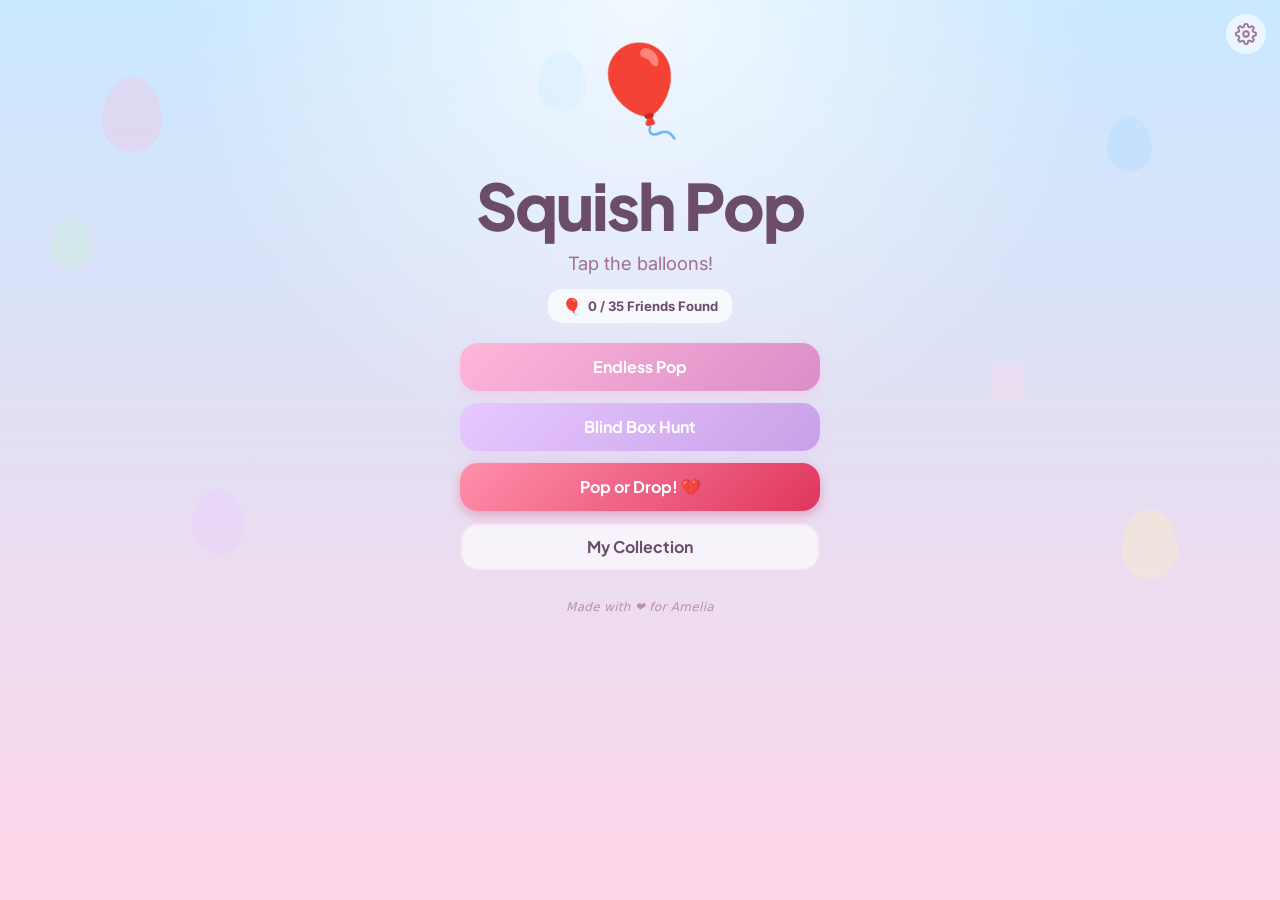
==== commit 125f3506: "Add Pop or Drop! lives mode New game mode where each balloon that floats off-screen without being po" ====
--- a/index.html
+++ b/index.html
@@ -37,6 +37,7 @@
     <div class="menu-buttons">
       <button class="btn btn-primary" id="btn-endless">Endless Pop</button>
       <button class="btn btn-secondary" id="btn-hunt">Blind Box Hunt</button>
+      <button class="btn btn-lives" id="btn-lives">Pop or Drop! 💔</button>
       <button class="btn btn-ghost" id="btn-album">My Collection</button>
     </div>
     <div class="menu-footer">Made with ❤️ for Amelia</div>
@@ -50,7 +51,10 @@
         <span id="score">0</span>
         <span class="score-label">pops</span>
       </div>
-      <div class="hud-mode" id="hud-mode"></div>
+      <div class="hud-right">
+        <div class="lives-display hidden" id="lives-display"></div>
+        <div class="hud-mode" id="hud-mode"></div>
+      </div>
     </div>
     <div class="combo-display" id="combo-display"></div>
     <div id="game-area"></div>
@@ -68,11 +72,11 @@
       </div>
     </div>
 
-    <!-- Round End Modal (Hunt mode) -->
+    <!-- Round End / Game Over Modal -->
     <div id="round-end" class="modal-overlay hidden">
       <div class="modal-card">
-        <div style="font-size:3rem">🎉</div>
-        <h2>Round over!</h2>
+        <div id="round-end-emoji" style="font-size:3rem">🎉</div>
+        <h2 id="round-end-title">Round over!</h2>
         <p id="round-score-text"></p>
         <button class="btn btn-primary" id="btn-play-again">Play Again</button>
         <button class="btn btn-ghost" id="btn-to-menu">Menu</button>
--- a/style.css
+++ b/style.css
@@ -249,6 +249,11 @@
   color: var(--text);
   border: 2px solid rgba(255,182,217,.35);
 }
+.btn-lives {
+  background: linear-gradient(135deg, #FF8FAB, #e0365e);
+  color: #fff;
+  box-shadow: 0 4px 12px rgba(224,54,94,.35);
+}
 .btn-back {
   background: rgba(255,255,255,.75);
   border: none;
@@ -288,6 +293,29 @@
 #score       { font-size: clamp(1.75rem, 5vw, 2.2rem); font-weight: 800; }
 .score-label { font-size: 0.85rem; color: var(--text-light); }
 .hud-mode    { font-size: 0.78rem; color: var(--text-light); font-weight: 600; white-space: nowrap; }
+.hud-right   { display: flex; flex-direction: column; align-items: flex-end; gap: 2px; }
+
+.lives-display {
+  display: flex;
+  gap: 1px;
+  font-size: 1rem;
+  line-height: 1;
+}
+.lives-display.hidden { display: none; }
+.heart-lost { filter: grayscale(1) opacity(0.35); }
+
+@keyframes missFlash {
+  from { opacity: 1; }
+  to   { opacity: 0; }
+}
+.miss-flash {
+  position: fixed;
+  inset: 0;
+  background: rgba(220, 38, 70, 0.22);
+  pointer-events: none;
+  z-index: 99;
+  animation: missFlash 0.42s ease-out forwards;
+}
 
 .combo-display {
   position: fixed;
@@ -316,6 +344,7 @@
 }
 #game-area.paused .balloon {
   animation-play-state: paused;
+  pointer-events: none;
 }
 
 /* ── Balloons ───────────────────────────────────────────────── */
@@ -823,4 +852,5 @@
   .modal-card { animation: none; }
   .menu-balloon { animation: none; }
   .album-progress-fill { transition: none; }
-}
+  .miss-flash { animation: none; }
+}
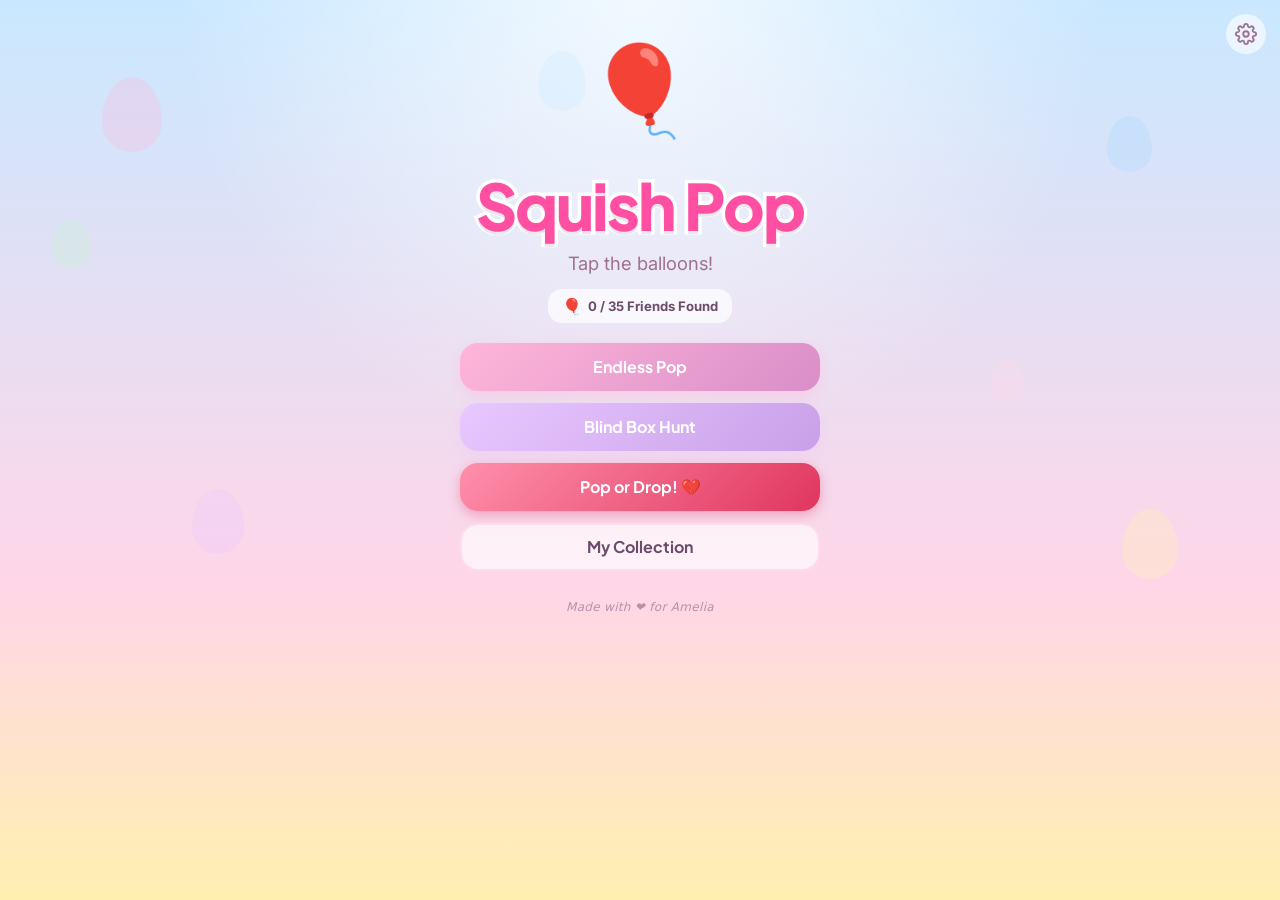
==== commit 23a864e4: "CSS redesign pass toward Dream Lab reference style Bubble-outline heading treatment (white stroke + " ====
--- a/index.html
+++ b/index.html
@@ -31,7 +31,7 @@
       <svg viewBox="0 0 24 24" width="22" height="22" fill="none" stroke="currentColor" stroke-width="2" stroke-linecap="round" stroke-linejoin="round"><circle cx="12" cy="12" r="3"/><path d="M19.4 15a1.65 1.65 0 00.33 1.82l.06.06a2 2 0 01-2.83 2.83l-.06-.06a1.65 1.65 0 00-1.82-.33 1.65 1.65 0 00-1 1.51V21a2 2 0 01-4 0v-.09A1.65 1.65 0 009 19.4a1.65 1.65 0 00-1.82.33l-.06.06a2 2 0 01-2.83-2.83l.06-.06A1.65 1.65 0 004.68 15a1.65 1.65 0 00-1.51-1H3a2 2 0 010-4h.09A1.65 1.65 0 004.6 9a1.65 1.65 0 00-.33-1.82l-.06-.06a2 2 0 012.83-2.83l.06.06A1.65 1.65 0 009 4.68a1.65 1.65 0 001-1.51V3a2 2 0 014 0v.09a1.65 1.65 0 001 1.51 1.65 1.65 0 001.82-.33l.06-.06a2 2 0 012.83 2.83l-.06.06A1.65 1.65 0 0019.4 9a1.65 1.65 0 001.51 1H21a2 2 0 010 4h-.09a1.65 1.65 0 00-1.51 1z"/></svg>
     </button>
     <div class="menu-logo">🎈</div>
-    <h1 class="title">Squish Pop</h1>
+    <h1 class="title bubble-text">Squish Pop</h1>
     <p class="subtitle">Tap the balloons!</p>
     <div id="menu-stats" class="menu-stats"></div>
     <div class="menu-buttons">
@@ -88,7 +88,7 @@
   <div id="screen-album" class="screen screen-scroll">
     <div class="screen-header">
       <button class="btn-back" id="btn-back-album">←</button>
-      <h2>My Collection</h2>
+      <h2 class="bubble-text">My Collection</h2>
     </div>
     <div id="album-progress" class="album-progress"></div>
     <div id="album-grid" class="album-grid"></div>
@@ -98,7 +98,7 @@
   <div id="screen-settings" class="screen screen-scroll">
     <div class="screen-header">
       <button class="btn-back" id="btn-back-settings">←</button>
-      <h2>Settings</h2>
+      <h2 class="bubble-text">Settings</h2>
     </div>
     <div class="settings-list">
       <label class="setting-row">
--- a/style.css
+++ b/style.css
@@ -10,9 +10,11 @@
 :root {
   --pink:        #FFB6D9;
   --pink-light:  #FFD6E8;
+  --pink-bold:   #FF4FA3;
   --blue:        #A8D8FF;
   --blue-light:  #C9E8FF;
   --purple:      #E8C8FF;
+  --purple-bold: #B87CE8;
   --green:       #C8F0CC;
   --yellow:      #FFF0B0;
   --text:        #6b4c6b;
@@ -34,8 +36,15 @@
   font-family: var(--font-body);
   background:
     radial-gradient(circle at top, rgba(255,255,255,.75) 0%, rgba(255,255,255,0) 42%),
-    linear-gradient(180deg, var(--blue-light) 0%, var(--pink-light) 100%);
+    linear-gradient(180deg, var(--blue-light) 0%, var(--pink-light) 65%, var(--yellow) 100%);
   color: var(--text);
+}
+
+/* ── Bubble outline heading style ─────────────────────────────── */
+.bubble-text {
+  -webkit-text-stroke: 0.11em #fff;
+  paint-order: stroke fill;
+  text-shadow: 0 3px 0 rgba(107,76,107,.14);
 }
 
 body {
@@ -76,7 +85,7 @@
 }
 
 .menu-logo   { font-size: clamp(68px, 14vw, 88px); margin-bottom: 10px; }
-.title       { font-size: clamp(2.3rem, 6vw, 4rem); font-weight: 800; letter-spacing: -0.03em; }
+.title       { font-size: clamp(2.3rem, 6vw, 4rem); font-weight: 800; letter-spacing: -0.03em; color: var(--pink-bold); }
 .subtitle    { font-size: clamp(1rem, 2.5vw, 1.15rem); color: var(--text-light); margin-bottom: 12px; }
 .menu-buttons {
   display: flex;
@@ -358,10 +367,21 @@
   align-items: center;
   justify-content: center;
   box-shadow:
-    inset -8px -5px 0 rgba(0,0,0,.08),
-    0 4px 14px rgba(0,0,0,.1);
+    inset -10px -8px 0 rgba(0,0,0,.1),
+    0 6px 16px rgba(0,0,0,.14);
 }
 .balloon:active { transform: scale(0.88) !important; }
+.balloon::before {
+  content: '';
+  position: absolute;
+  top: 10%;
+  left: 14%;
+  width: 42%;
+  height: 32%;
+  background: radial-gradient(ellipse at center, rgba(255,255,255,.85) 0%, rgba(255,255,255,0) 72%);
+  border-radius: 50%;
+  pointer-events: none;
+}
 
 .balloon.blind-box {
   animation-name: floatUpGlitter;
@@ -603,7 +623,7 @@
   width: 100%;
   max-width: var(--content-max);
 }
-.screen-header h2 { font-size: clamp(1.3rem, 4vw, 1.5rem); font-weight: 800; }
+.screen-header h2 { font-size: clamp(1.3rem, 4vw, 1.5rem); font-weight: 800; color: var(--pink-bold); }
 
 /* ── Album ──────────────────────────────────────────────────── */
 .album-progress {
@@ -619,12 +639,21 @@
   margin-bottom: 6px;
 }
 .album-progress-bar {
+  position: relative;
   width: 100%;
   height: 12px;
   background: rgba(255,255,255,.6);
   border-radius: 8px;
-  overflow: hidden;
   box-shadow: inset 0 1px 3px rgba(0,0,0,.08);
+}
+.album-progress-bar::after {
+  content: '⭐';
+  position: absolute;
+  right: -4px;
+  top: 50%;
+  transform: translateY(-50%);
+  font-size: 15px;
+  filter: drop-shadow(0 1px 1px rgba(0,0,0,.18));
 }
 .album-progress-fill {
   height: 100%;
@@ -651,7 +680,7 @@
 }
 .album-card {
   background: #fff;
-  border-radius: 14px;
+  border-radius: 18px;
   padding: 10px 5px 8px;
   text-align: center;
   box-shadow: 0 2px 8px rgba(0,0,0,.07);
@@ -676,13 +705,23 @@
 
 /* Locked cards */
 .album-card.locked {
-  opacity: 0.55;
+  opacity: 1;
+  background: linear-gradient(135deg, var(--purple), var(--purple-bold));
+  border-color: transparent;
+  box-shadow: 0 3px 10px rgba(184,124,232,.3);
+}
+.album-card.locked .card-emoji {
   filter: none;
-  border-color: transparent;
-  box-shadow: 0 1px 4px rgba(0,0,0,.05);
-}
-.album-card.locked .card-emoji {
-  filter: grayscale(1);
+}
+.card-emoji-locked {
+  font-family: var(--font-display);
+  font-weight: 800;
+  color: rgba(255,255,255,.95);
+  text-shadow: 0 2px 0 rgba(107,76,107,.18);
+}
+.album-card.locked .card-name,
+.album-card.locked .card-rarity-hint {
+  color: rgba(255,255,255,.9);
 }
 
 .card-emoji  { font-size: 1.7rem; margin-bottom: 4px; }
@@ -852,5 +891,5 @@
   .modal-card { animation: none; }
   .menu-balloon { animation: none; }
   .album-progress-fill { transition: none; }
-  .miss-flash { animation: none; }
-}
+  .miss-flash { display: none; }
+}
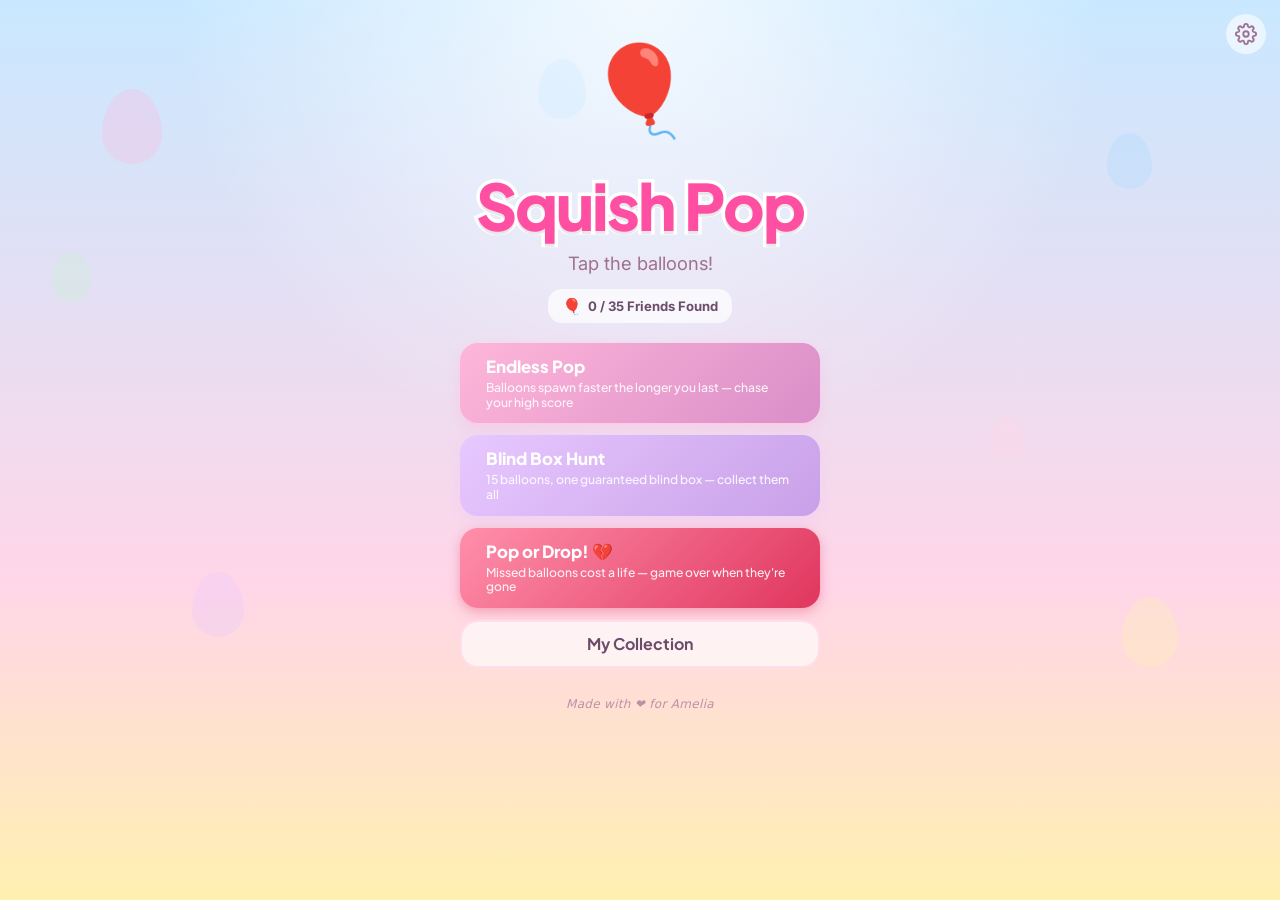
==== commit 569c1436: "Add brief mode descriptions to menu buttons Each game mode button now shows a short description unde" ====
--- a/index.html
+++ b/index.html
@@ -35,9 +35,18 @@
     <p class="subtitle">Tap the balloons!</p>
     <div id="menu-stats" class="menu-stats"></div>
     <div class="menu-buttons">
-      <button class="btn btn-primary" id="btn-endless">Endless Pop</button>
-      <button class="btn btn-secondary" id="btn-hunt">Blind Box Hunt</button>
-      <button class="btn btn-lives" id="btn-lives">Pop or Drop! 💔</button>
+      <button class="btn btn-primary btn-mode" id="btn-endless">
+        <span class="btn-mode-title">Endless Pop</span>
+        <span class="btn-mode-desc">Balloons spawn faster the longer you last — chase your high score</span>
+      </button>
+      <button class="btn btn-secondary btn-mode" id="btn-hunt">
+        <span class="btn-mode-title">Blind Box Hunt</span>
+        <span class="btn-mode-desc">15 balloons, one guaranteed blind box — collect them all</span>
+      </button>
+      <button class="btn btn-lives btn-mode" id="btn-lives">
+        <span class="btn-mode-title">Pop or Drop! 💔</span>
+        <span class="btn-mode-desc">Missed balloons cost a life — game over when they're gone</span>
+      </button>
       <button class="btn btn-ghost" id="btn-album">My Collection</button>
     </div>
     <div class="menu-footer">Made with ❤️ for Amelia</div>
--- a/style.css
+++ b/style.css
@@ -236,6 +236,26 @@
   line-height: 1;
 }
 .btn:active { transform: scale(0.93); }
+
+.btn-mode {
+  display: flex;
+  flex-direction: column;
+  align-items: flex-start;
+  gap: 3px;
+  min-height: 72px;
+  padding: 14px 26px;
+  text-align: left;
+  line-height: 1.2;
+}
+.btn-mode-title {
+  font-size: 1.05rem;
+  font-weight: 800;
+}
+.btn-mode-desc {
+  font-size: 0.76rem;
+  font-weight: 500;
+  opacity: 0.9;
+}
 .btn:focus-visible,
 .btn-back:focus-visible,
 .setting-row select:focus-visible {
